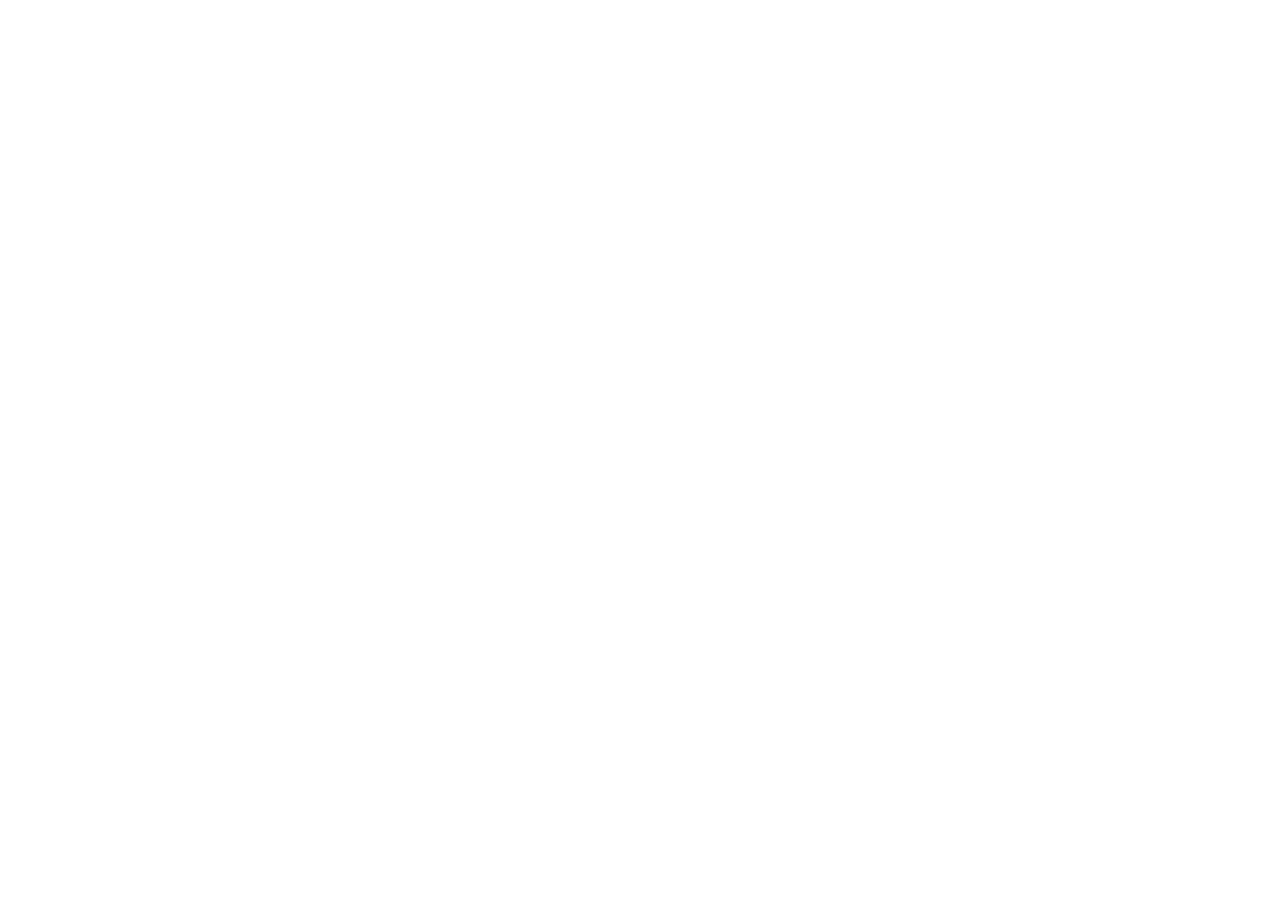
==== index.html @ cd055707 "initial commit" ====
<!DOCTYPE html>
<html lang="en">

<head>
    <meta charset="UTF-8">
    <meta http-equiv="X-UA-Compatible" content="IE=edge">
    <meta name="viewport" content="width=device-width, initial-scale=1.0">
    <link
        href="https://fonts.googleapis.com/css2?family=Raleway:wght@700&family=Oleo+Script:wght@700&family=Quicksand:wght@300;500;700&display=swap"
        rel="stylesheet" />
    <link rel="stylesheet" href="assets/shared.css">
    <link rel="stylesheet" href="assets/styles.css">
    <title>Travel Goals </title>
</head>

<body>
    <header>
        <nav></nav>
    </header>
    <main>
        <section></section>
        <section></section>
    </main>
    <footer></footer>
</body>

</html>
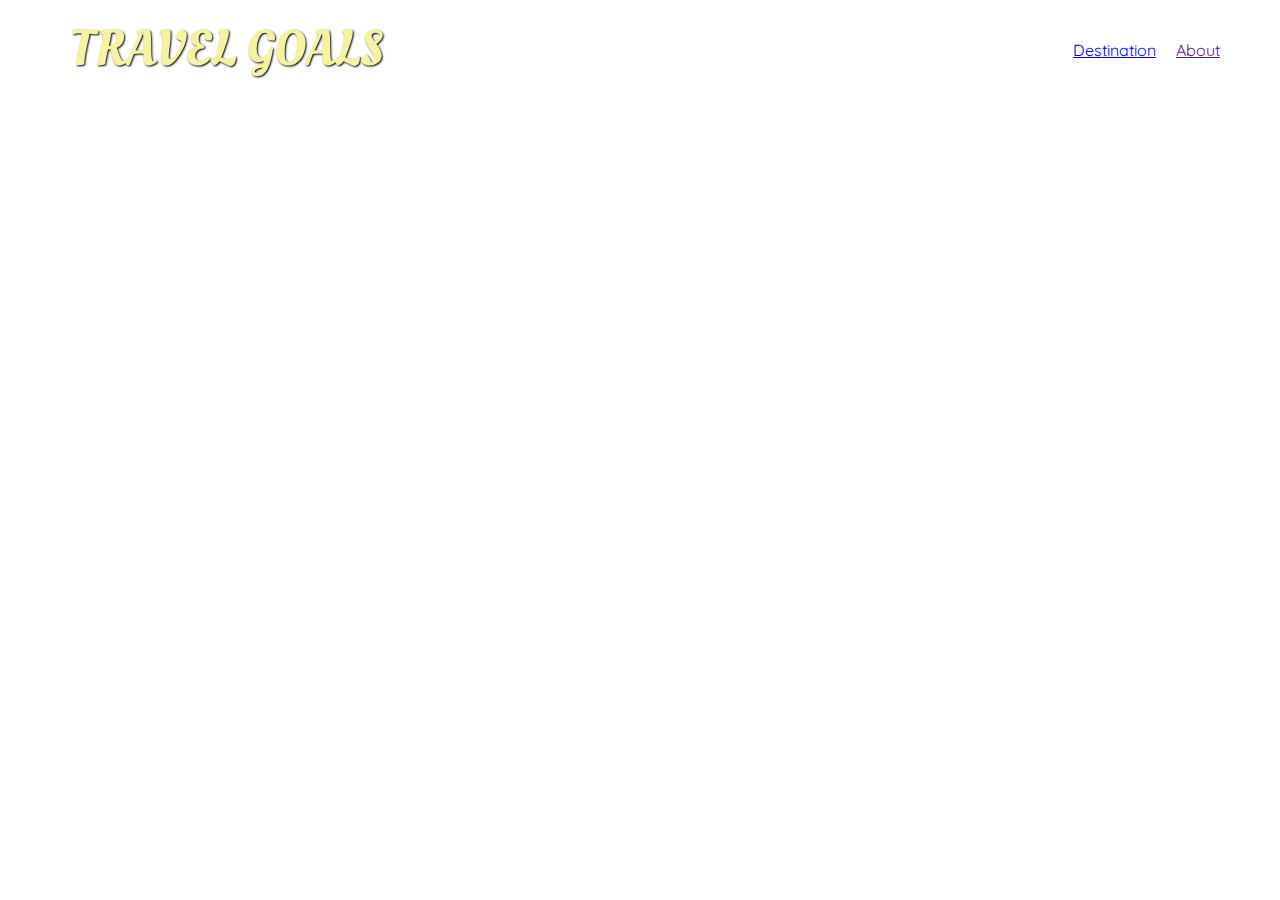
==== commit 54d48f8a: "added header" ====
--- a/index.html
+++ b/index.html
@@ -15,7 +15,15 @@
 
 <body>
     <header>
-        <nav></nav>
+        <div id="page-logo">
+            <a href="index.html">Travel Goals</a>
+        </div>
+        <nav>
+            <ul>
+                <li><a href="places.html">Destination</a></li>
+                <li><a href="">About</a></li>
+            </ul>
+        </nav>
     </header>
     <main>
         <section></section>
--- a/assets/shared.css
+++ b/assets/shared.css
@@ -0,0 +1,35 @@
+body {
+  margin: 0;
+  font-family: 'Quicksand', sans-serif;
+}
+
+ul {
+  list-style: none;
+  margin: 0;
+  padding: 0;
+}
+
+header {
+  display: flex;
+  justify-content: space-between;
+  align-items: center;
+  padding: 15px 60px;
+}
+
+#page-logo a {
+  padding: 10px;
+  font-family: 'Oleo Script', sans-serif;
+  color: rgb(245, 243, 160);
+  font-size: 50px;
+  text-decoration: none;
+  text-transform: uppercase;
+  text-shadow: 1px 1px 2px rgb(0, 0, 0);
+}
+
+header ul {
+  display: flex;
+}
+
+header li {
+  margin-left: 20px;
+}
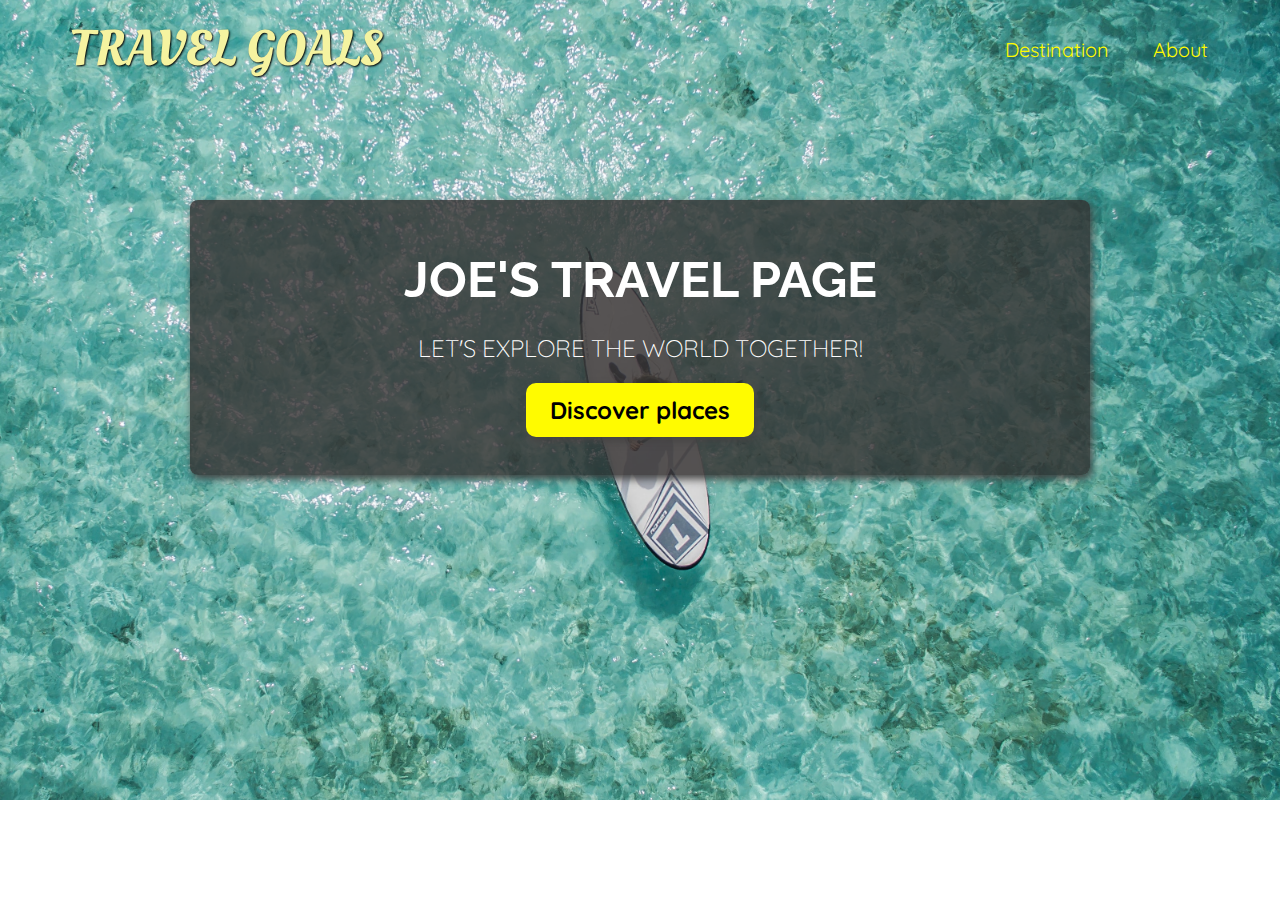
==== commit 82e3b3af: "added background image and styled first section" ====
--- a/index.html
+++ b/index.html
@@ -26,8 +26,15 @@
         </nav>
     </header>
     <main>
-        <section></section>
-        <section></section>
+        <section id="hero">
+            <div id="hero-content">
+                <h1> Joe's Travel Page </h1>
+                <p>Let's explore the world together!</p>
+                <a href="places.html">Discover places</a>
+            </div>
+
+        </section>
+        <section id="highlights"></section>
     </main>
     <footer></footer>
 </body>
--- a/assets/shared.css
+++ b/assets/shared.css
@@ -14,6 +14,9 @@
   justify-content: space-between;
   align-items: center;
   padding: 15px 60px;
+  position: absolute;
+  width: 100%;
+  box-sizing: border-box;
 }
 
 #page-logo a {
@@ -33,3 +36,17 @@
 header li {
   margin-left: 20px;
 }
+
+header a {
+  color: rgb(255, 251, 0);
+  text-decoration: none;
+  font-size: 20px;
+  padding: 12px;
+  text-shadow: 1px 1px 2px rgba(0, 0, 0, 0.2);
+  border-radius: 6px;
+}
+
+header a:hover {
+  color: rgb(77, 77, 77);
+  background-color: rgb(255, 251, 0);
+}
--- a/assets/styles.css
+++ b/assets/styles.css
@@ -0,0 +1,49 @@
+#hero {
+  height: 800px;
+  background-image: url(images/places/ocean.jpg);
+  background-position: center;
+  background-size: cover;
+}
+
+#hero-content {
+  width: 900px;
+  background-color: rgba(51, 47, 47, 0.8);
+  box-shadow: 2px 4px 8px rgb(68, 67, 67);
+  border-radius: 8px;
+  text-align: center;
+  padding: 50px 0;
+  margin: 0 auto;
+  position: relative;
+  top: 200px;
+}
+
+#hero-content h1 {
+  color: white;
+  text-transform: uppercase;
+  font-size: 50px;
+  font-family: 'Raleway', sans-serif;
+  margin: 0;
+}
+
+#hero-content p {
+  color: white;
+  text-transform: uppercase;
+  font-size: 24px;
+  font-weight: 300;
+  margin-bottom: 32px;
+}
+
+#hero-content a {
+  text-decoration: none;
+  background-color: rgb(255, 251, 0);
+  padding: 12px 24px;
+  border-radius: 10px;
+  color: black;
+  font-size: 24px;
+  font-weight: bold;
+  box-shadow: 2px 4px 8px rgb(68, 67, 67);
+}
+
+#hero-content a:hover {
+  background-color: rgb(255, 218, 0);
+}
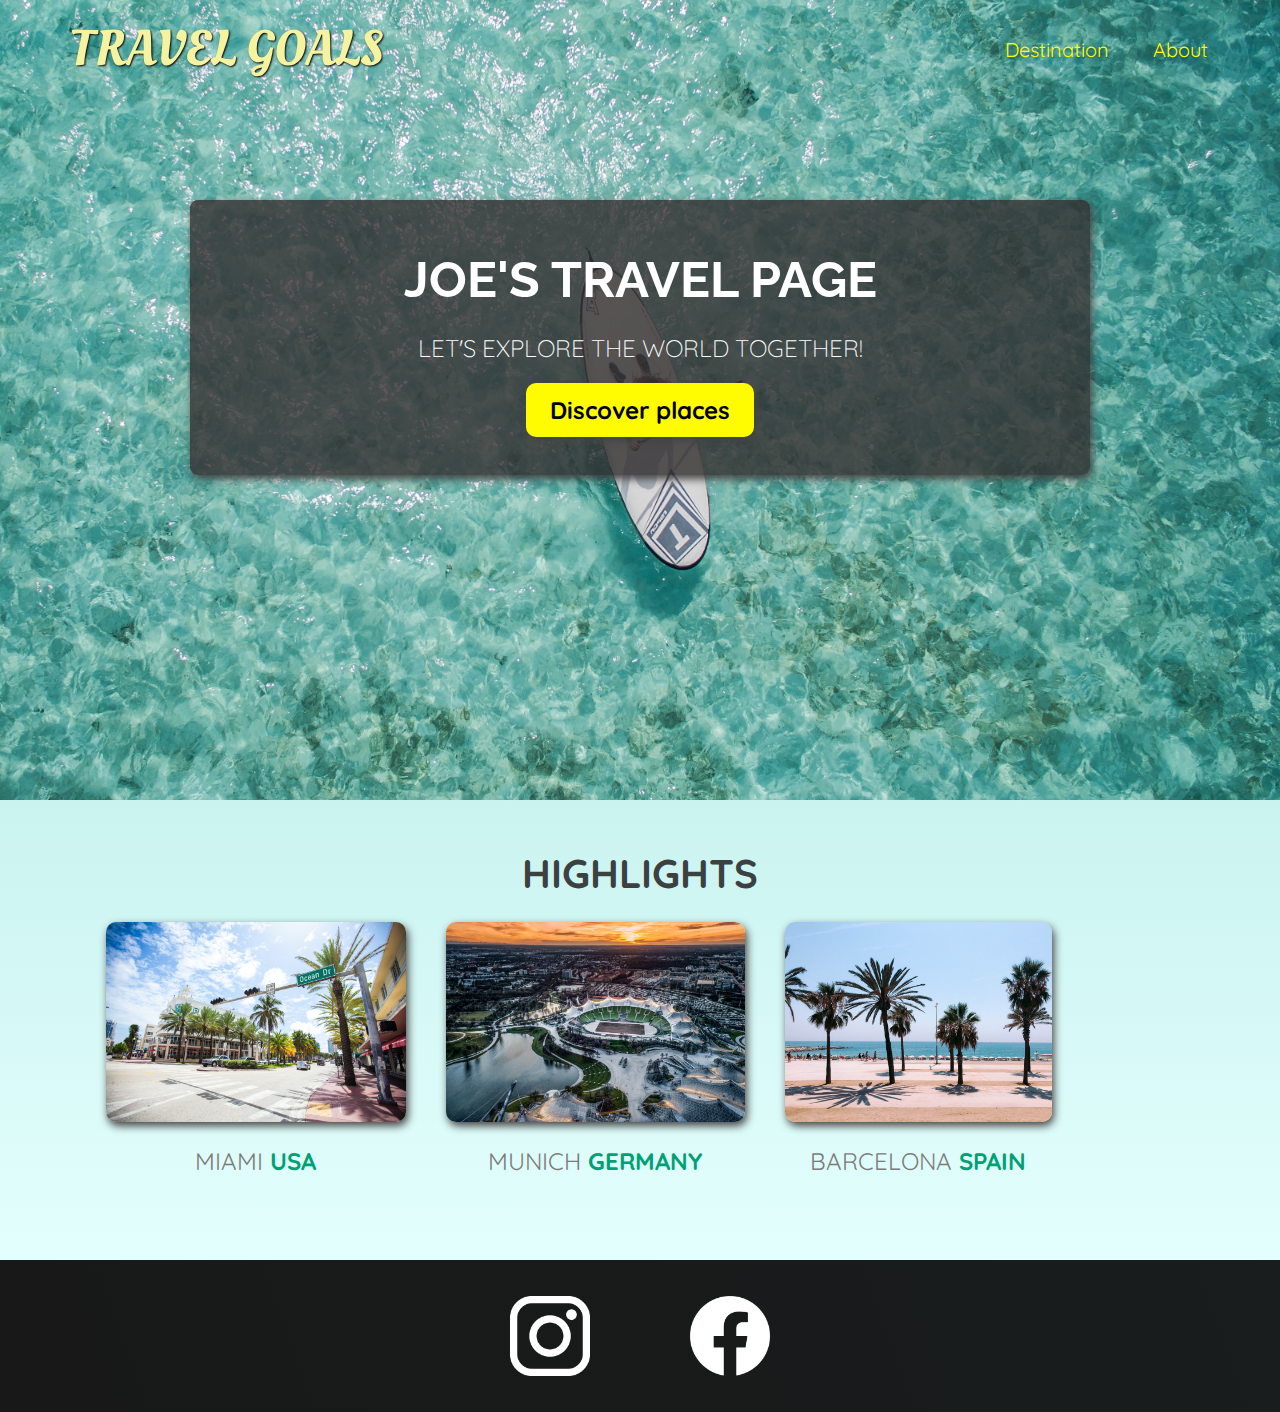
==== commit d3fed02d: "finished section two and footer" ====
--- a/index.html
+++ b/index.html
@@ -34,9 +34,36 @@
             </div>
 
         </section>
-        <section id="highlights"></section>
+        <section id="highlights">
+            <h2>
+                Highlights
+            </h2>
+            <ul id="destinations">
+                <li class="destination">
+                    <img src="assets/images/places/miami.jpg" alt="picture of miami">
+                    <p>Miami <strong>USA</strong></p>
+                </li>
+                <li class="destination">
+                    <img src="assets/images/places/munich.jpg" alt="Munich stadium in winter">
+                    <p>Munich <strong>Germany</strong></p>
+                </li>
+                <li class="destination">
+                    <img src="assets/images/places/barcelona.jpg" alt="Palm beach in barcelona">
+                    <p>Barcelona <strong>Spain</strong></p>
+                </li>
+            </ul>
+        </section>
     </main>
-    <footer></footer>
+    <footer>
+        <ul>
+            <li>
+                <a href="https://www.instagram.com"><img src="assets/images/icons/insta.png" alt="instagram logo"></a>
+            </li>
+            <li>
+                <a href="https://www.facebook.com"><img src="assets/images/icons/facebook.png" alt="facebook logo"></a>
+            </li>
+        </ul>
+    </footer>
 </body>
 
 </html>--- a/assets/shared.css
+++ b/assets/shared.css
@@ -50,3 +50,24 @@
   color: rgb(77, 77, 77);
   background-color: rgb(255, 251, 0);
 }
+
+footer {
+  background: linear-gradient(70deg, rgb(24, 24, 24), rgb(25, 29, 29));
+  padding: 36px 0;
+}
+
+footer ul {
+  display: flex;
+  justify-content: center;
+}
+
+footer li {
+  width: 80px;
+  height: 80px;
+  margin: 0 50px;
+}
+
+footer img {
+  width: 100%;
+  height: 100%;
+}
--- a/assets/styles.css
+++ b/assets/styles.css
@@ -47,3 +47,49 @@
 #hero-content a:hover {
   background-color: rgb(255, 218, 0);
 }
+
+#highlights {
+  padding: 24px;
+  background: linear-gradient(0deg, rgb(227, 255, 253), rgb(202, 243, 240));
+  /* background-color: rgb(227, 255, 253); */
+}
+
+#highlights h2 {
+  text-align: center;
+  text-transform: uppercase;
+  font-size: 40px;
+  color: rgb(59, 65, 64);
+  margin: 24px 0;
+}
+
+#destinations {
+  display: flex;
+  width: 90%;
+  margin: auto;
+  margin-bottom: 40px;
+  /* justify-content: space-around; */
+}
+
+.destination {
+  margin: 0 20px;
+  text-transform: uppercase;
+}
+
+.destination p {
+  text-align: center;
+  font-size: 24px;
+  color: rgb(124, 123, 123);
+  margin: 20px 0;
+}
+
+.destination img {
+  height: 200px;
+  width: 100%;
+  box-shadow: 2px 4px 8px rgb(68, 67, 67);
+  border-radius: 10px;
+  object-fit: cover;
+}
+
+.destination strong {
+  color: rgb(0, 160, 117);
+}
